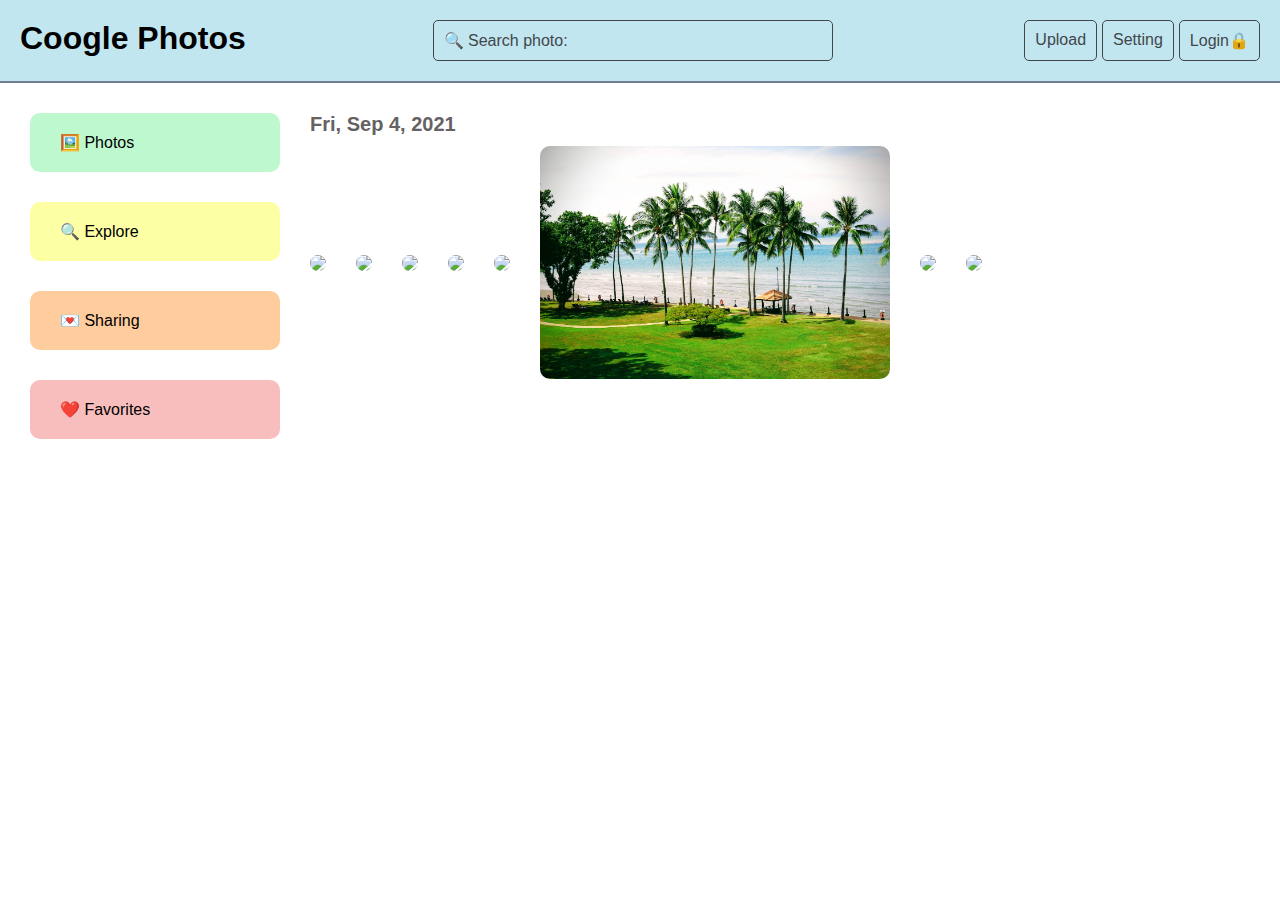
==== index.html @ 9d4ae53a "adding files" ====
<!DOCTYPE html>
<html lang='en'>
  <head>
    <meta charset='UTF-8'/>
    <title>Coogle Photos</title>
    <link rel='stylesheet' href='styles.css'/>
  </head>
  <body>
      
    <div class="head">
        <div><h1>Coogle Photos</h1></div>
        <div class="search">🔍 Search photo:</div>
        <div class="menu">
            <div class="menu-item">Upload</div>
            <div class="menu-item">Setting</div>
            <div class="menu-item">Login🔒</div>
        </div>
    </div>

    <div class="content-container">
        
        <div class="sidebar">
            <div class="sidebar-item">🖼️ Photos</div>
            <div class="sidebar-item explore">🔍 Explore</div>
            <div class="sidebar-item sharing">💌 Sharing</div>
            <div class="sidebar-item favorites">❤️ Favorites</div>
        </div>

        <div>
            <div class="date">Fri, Sep 4, 2021</div>
            <div class="photos">
                <div class='photos-item'><a href="1.html"><img class="photo" src='images/1.jpg'/></a></div>
                <div class='photos-item'><a href="2.html"><img class="photo" src='images/2.jpg'/></a></div>
                <div class='photos-item'><a href="3.html"><img class="photo" src='images/3.jpg'/></a></div>
                <div class='photos-item'><a href="4.html"><img class="photo" src='images/4.jpg'/></a></div>
                <div class='photos-item'><a href="5.html"><img class="photo" src='images/5.jpg'/></a></div>
                <div class='photos-item'><a href="6.html"><img class="photo" src='images/6.jpg'/></a></div>
                <div class='photos-item'><a href="7.html"><img class="photo" src='images/7.jpg'/></a></div>
                <div class='photos-item'><a href="8.html"><img class="photo" src='images/8.jpg'/></a></div>
                <!-- <div class='photos-item'><img class="photo" src='images/2.jpg'/></div>
                <div class='photos-item'><img class="photo" src='images/3.jpg'/></div>
                <div class='photos-item'><img class="photo" src='images/4.jpg'/></div>
                <div class='photos-item'><img class="photo" src='images/5.jpg'/></div>
                <div class='photos-item'><img class="photo" src='images/6.jpg'/></div>
                <div class='photos-item'><img class="photo" src='images/7.jpg'/></div>
                <div class='photos-item'><img class="photo" src='images/8.jpg'/></div> -->
            </div>
        </div>

    </div>

  </body>
</html>
---- styles.css ----
* {
    margin: 0;
    padding: 0;
    box-sizing: border-box;
    font-family:'Segoe UI', Tahoma, Geneva, Verdana, sans-serif;
}

.head {
    width: auto;
    background-color: rgb(194, 230, 240);
    padding: 20px;
    display: flex;
    justify-content: space-between;
    border-bottom: 2px solid slategrey;
}

.menu {
    display: flex;
    justify-content: right;
}

.menu-item {
    color: rgb(65, 70, 75);
    margin-left: 5px;
    padding: 10px;
    border: 1px solid rgb(65, 70, 75);
    border-radius: 5px;
}

.search {
    color: rgb(65, 70, 75);
    padding: 10px;
    width: 400px;
    border: 1px solid rgb(65, 70, 75);
    border-radius: 5px;
}

.content-container {
    width: auto;
    height: auto;
    display: flex;
    justify-content: flex-start;
    overflow: hidden;
    border: black;
}

.sidebar {
    margin-top: 30px;
    margin-left: 30px;
}


.sidebar-item {
    width:250px;
    padding: 20px 0px 20px 30px;
    border-radius: 10px;
    background-color: rgb(190, 248, 207);
    margin-bottom: 30px;
}

.explore {
    background-color: rgb(253, 255, 164);
}

.sharing {
    background-color: rgb(255, 204, 157);
}

.favorites {
    background-color: rgb(248, 190, 190);

}

.photos {
    width: auto;
    height: auto;
    display: flex;
    justify-content: left;
    flex-wrap: wrap;
    flex-direction: row;
    align-items: center;

}
  
.photos-item {
    margin: 10px 0px 15px 30px;
}

.photo {
    width: 350px;
    border-radius: 10px;
}

.date {
    width: auto;
    font-size: 20px;
    font-weight: 600;
    color: rgb(100, 98, 98);
    margin-top: 30px;
    margin-left: 30px;
}
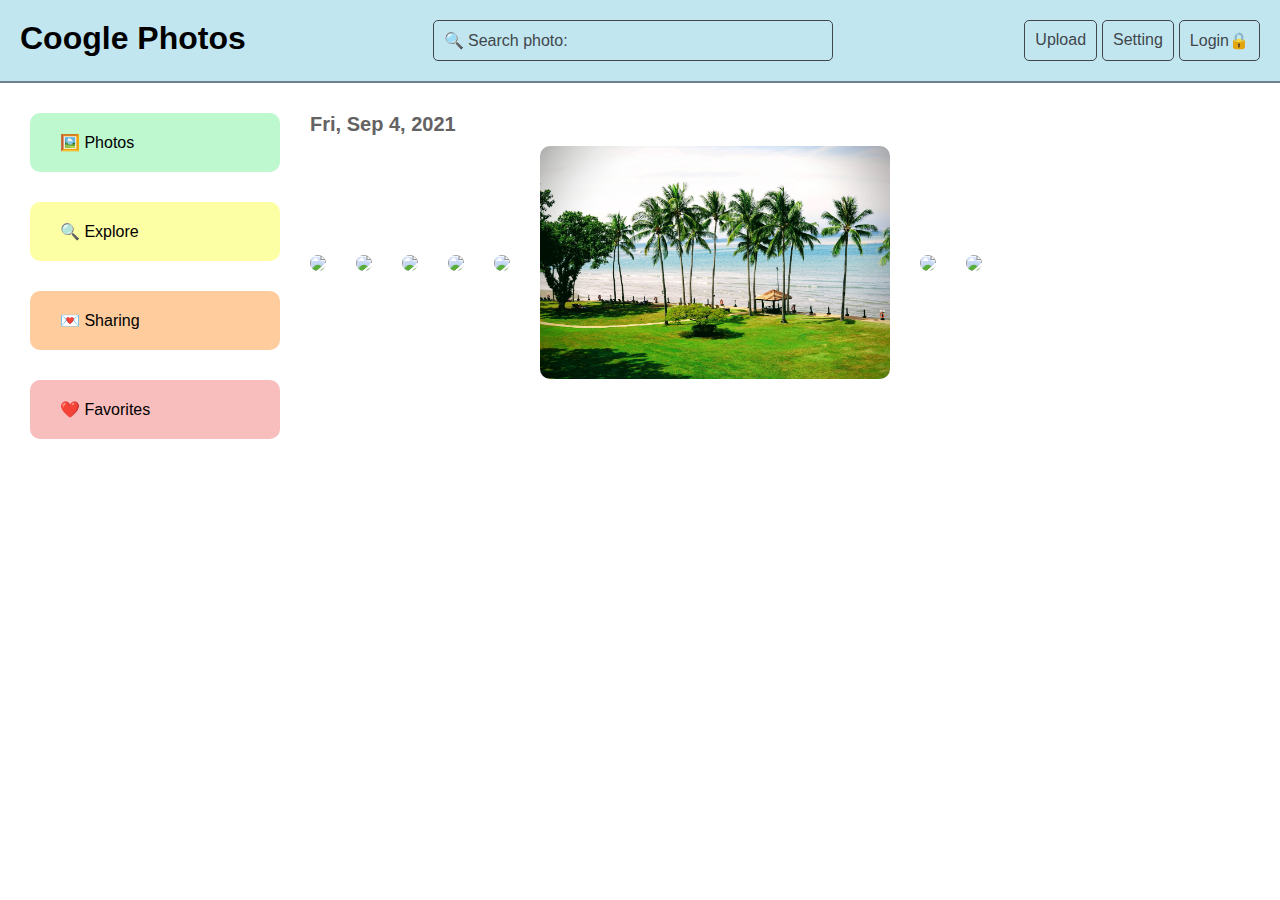
==== commit 78cfb457: "remove comment" ====
--- a/index.html
+++ b/index.html
@@ -37,13 +37,6 @@
                 <div class='photos-item'><a href="6.html"><img class="photo" src='images/6.jpg'/></a></div>
                 <div class='photos-item'><a href="7.html"><img class="photo" src='images/7.jpg'/></a></div>
                 <div class='photos-item'><a href="8.html"><img class="photo" src='images/8.jpg'/></a></div>
-                <!-- <div class='photos-item'><img class="photo" src='images/2.jpg'/></div>
-                <div class='photos-item'><img class="photo" src='images/3.jpg'/></div>
-                <div class='photos-item'><img class="photo" src='images/4.jpg'/></div>
-                <div class='photos-item'><img class="photo" src='images/5.jpg'/></div>
-                <div class='photos-item'><img class="photo" src='images/6.jpg'/></div>
-                <div class='photos-item'><img class="photo" src='images/7.jpg'/></div>
-                <div class='photos-item'><img class="photo" src='images/8.jpg'/></div> -->
             </div>
         </div>
 
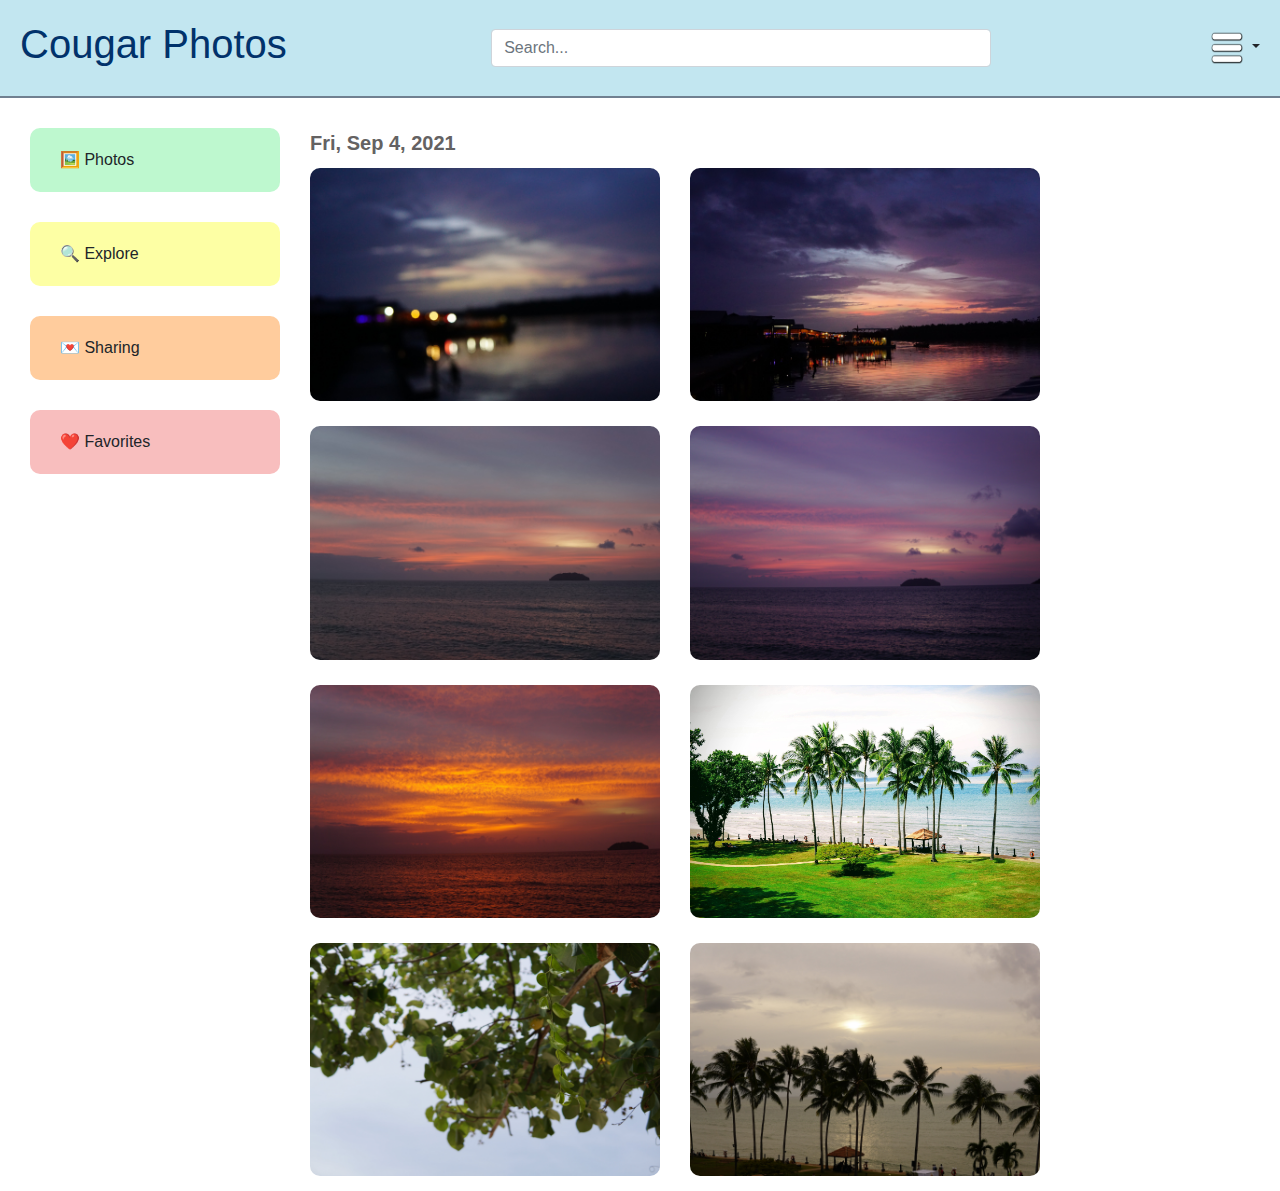
==== commit f0fa1ab5: "implemented new features to creative" ====
--- a/index.html
+++ b/index.html
@@ -4,16 +4,58 @@
     <meta charset='UTF-8'/>
     <title>Coogle Photos</title>
     <link rel='stylesheet' href='styles.css'/>
+    <link rel="canonical" href="https://getbootstrap.com/docs/5.1/examples/headers/">
+
+
+
+    <!-- Bootstrap core CSS -->
+    <link href="assets/dist/css/bootstrap.min.css" rel="stylesheet">
+
+    <style>
+      .bd-placeholder-img {
+        font-size: 1.125rem;
+        text-anchor: middle;
+        -webkit-user-select: none;
+        -moz-user-select: none;
+        user-select: none;
+      }
+
+      @media (min-width: 768px) {
+        .bd-placeholder-img-lg {
+          font-size: 3.5rem;
+        }
+      }
+    </style>
+
+
+    <!-- Custom styles for this template -->
+    <link href="headers.css" rel="stylesheet">
   </head>
   <body>
-      
+
+    
+    
+        <script src="../assets/dist/js/bootstrap.bundle.min.js"></script>
+    
+
     <div class="head">
-        <div><h1>Coogle Photos</h1></div>
-        <div class="search">🔍 Search photo:</div>
-        <div class="menu">
-            <div class="menu-item">Upload</div>
-            <div class="menu-item">Setting</div>
-            <div class="menu-item">Login🔒</div>
+        <div><h1>Cougar Photos</h1></div>
+        <div>
+              <form class="col-12 col-lg-auto mb-3 mb-lg-0 me-lg-3 search_bar" style="width:500px;">
+                <input type="search" class="form-control" placeholder="Search..." aria-label="Search">
+              </form>
+        </div>
+
+        <div class="dropdown text-end">
+            <a href="#" class="d-block link-dark text-decoration-none dropdown-toggle" id="dropdownUser1" data-bs-toggle="dropdown" aria-expanded="false">
+              <img src="menu.png" alt="mdo" width="32" height="32">
+            </a>
+            <ul class="dropdown-menu text-small" aria-labelledby="dropdownUser1">
+              <li><a class="dropdown-item" href="index.html">Home</a></li>
+              <li><a class="dropdown-item" href="preference.html">Preferences</a></li>
+              <li><hr class="dropdown-divider"></li>
+              <li><a class="dropdown-item" href="login.html">Sign in</a></li>
+            </ul>
         </div>
     </div>
 
--- a/styles.css
+++ b/styles.css
@@ -5,6 +5,7 @@
     font-family:'Segoe UI', Tahoma, Geneva, Verdana, sans-serif;
 }
 
+
 .head {
     width: auto;
     background-color: rgb(194, 230, 240);
@@ -12,7 +13,19 @@
     display: flex;
     justify-content: space-between;
     border-bottom: 2px solid slategrey;
-}
+    align-items: center;
+}
+
+a {
+    text-decoration: none;
+}
+
+.head div h1 {
+    color: #01326b;
+
+}
+
+
 
 .menu {
     display: flex;
@@ -99,3 +112,133 @@
     margin-top: 30px;
     margin-left: 30px;
 }
+
+
+.login_box {
+    display: flex;
+    flex-direction: column;
+    justify-content: center;
+    align-items: center;
+    border: 2px solid rgb(179, 177, 177);
+    width: 35%;
+    margin: 0 auto;
+    margin-top: 200px;
+    text-align: center;
+    border-radius: 10px;
+}
+
+.cougar {
+    color: #01326b;
+    font-size: 20px;
+    margin-top: 40px;
+    margin-bottom: 25px;
+}
+
+
+.sign {
+    font-weight: 600;
+    font-size: 25px;
+    margin-bottom: 5px;
+}
+
+
+.login_buttons {
+    width: 100%;
+    display: flex;
+    flex-direction: column;
+    align-items: center;
+    justify-content: center;
+    
+}
+
+.id_box,
+.password_box {
+    text-align: left;
+    text-indent: 5px;
+    padding: 15px;
+    border: 2px solid rgb(179, 177, 177);
+    width: 60%;
+    border-radius: 10px;
+    color: gray;
+}
+
+.id_box {
+    margin-top: 30px;
+    margin-bottom: 15px;
+}
+
+.login_button {
+    color: white;
+    margin-top: 15px;
+    margin-bottom: 50px;
+    padding: 5px 15px 5px 15px;
+    border: 2px solid #1a73e9;
+    background-color: #1a73e9;
+    border-radius: 10px;
+    align-self: flex-end;
+    margin-right: 20%;
+}
+
+
+
+
+.prefer-container {
+    display: flex;
+    flex-direction: column;
+    justify-content: center;
+    align-items: center;
+    border: 2px solid rgb(179, 177, 177);
+    width: 50%;
+    margin: 0 auto;
+    margin-top: 160px;
+    text-align: center;
+    border-radius: 10px;
+}
+
+.preferences {
+    color: #01326b;
+    font-size: 20px;
+    margin-top: 40px;
+    margin-bottom: 25px;
+}
+
+
+.interest {
+    font-weight: 600;
+    font-size: 25px;
+    margin-bottom: 5px;
+}
+
+
+.interest_list {
+    width: 100%;
+    display: flex;
+    flex-direction: column;
+    align-items: center;
+    justify-content: center;
+}
+
+
+.checkboxes {
+    font-size: 20px;
+    margin-top: 20px;
+    justify-content: center;
+    display: flex;
+    flex-wrap: wrap;
+}
+
+.checkboxes div {
+    width: 20%;
+    margin: 10px;
+}
+
+.submit_button {
+    color: white;
+    margin-top: 15px;
+    margin-bottom: 50px;
+    padding: 5px 15px 5px 15px;
+    border: 2px solid #1a73e9;
+    background-color: #1a73e9;
+    border-radius: 10px;
+}
+
--- a/headers.css
+++ b/headers.css
@@ -0,0 +1,32 @@
+.b-example-divider {
+  height: 3rem;
+  background-color: rgba(0, 0, 0, .1);
+  border: solid rgba(0, 0, 0, .15);
+  border-width: 1px 0;
+  box-shadow: inset 0 .5em 1.5em rgba(0, 0, 0, .1), inset 0 .125em .5em rgba(0, 0, 0, .15);
+}
+
+.form-control-dark {
+  color: #fff;
+  background-color: var(--bs-dark);
+  border-color: var(--bs-gray);
+}
+.form-control-dark:focus {
+  color: #fff;
+  background-color: var(--bs-dark);
+  border-color: #fff;
+  box-shadow: 0 0 0 .25rem rgba(255, 255, 255, .25);
+}
+
+.bi {
+  vertical-align: -.125em;
+  fill: currentColor;
+}
+
+.text-small {
+  font-size: 85%;
+}
+
+.dropdown-toggle {
+  outline: 0;
+}
